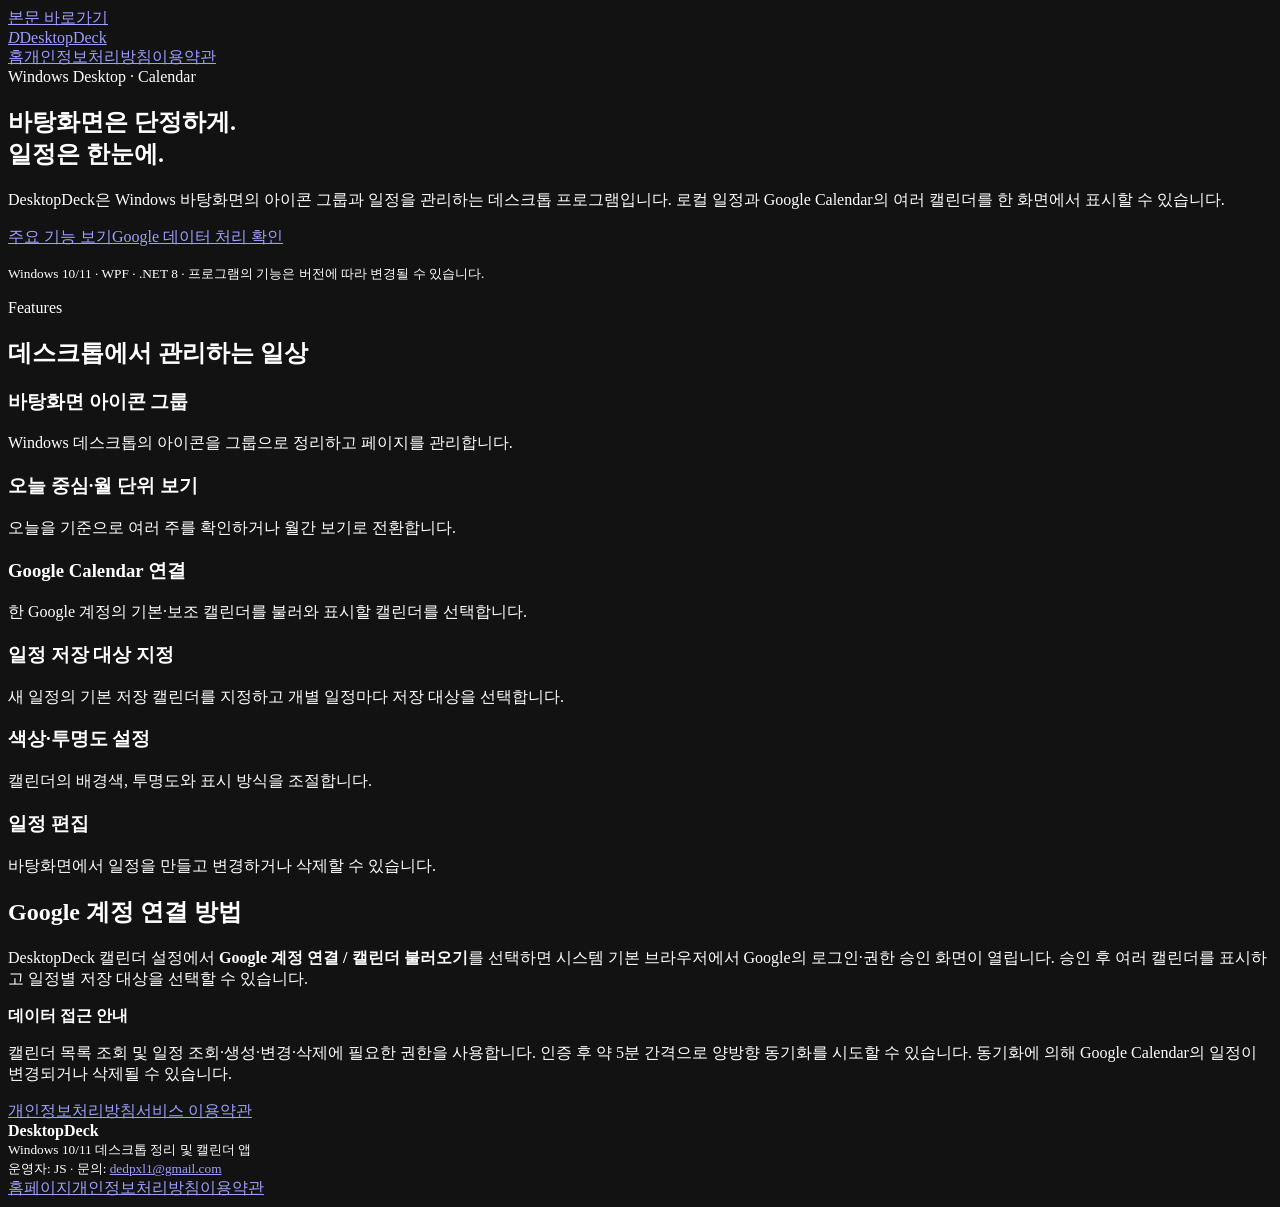
==== index.html @ a86bfead "Publish DesktopDeck OAuth website: index.html" ====
<!doctype html><html lang="ko"><head><meta charset="utf-8"><meta name="viewport" content="width=device-width,initial-scale=1"><meta name="color-scheme" content="dark"><meta name="theme-color" content="#0a0f1b"><meta name="description" content="DesktopDeck은 Windows 10/11 바탕화면 아이콘 그룹과 캘린더, Google Calendar 동기화를 제공하는 데스크톱 앱입니다."><title>홈페이지 | DesktopDeck</title><link rel="stylesheet" href="./style.css"></head><body><a class="skip" href="#main">본문 바로가기</a><header><nav class="wrap nav" aria-label="기본 메뉴"><a class="brand" href="./index.html"><i aria-hidden="true">D</i>DesktopDeck</a><div class="navlinks"><a href="./index.html" aria-current="page">홈</a><a href="./privacy.html">개인정보처리방침</a><a href="./terms.html">이용약관</a></div></nav></header><main id="main">
<section class="hero"><div class="wrap"><div class="eyebrow">Windows Desktop · Calendar</div><h1>바탕화면은 단정하게.<br><span style="color:var(--accent)">일정은 한눈에.</span></h1><p class="lead">DesktopDeck은 Windows 바탕화면의 아이콘 그룹과 일정을 관리하는 데스크톱 프로그램입니다. 로컬 일정과 Google Calendar의 여러 캘린더를 한 화면에서 표시할 수 있습니다.</p><a class="button" href="#features">주요 기능 보기</a><a class="button secondary" href="./privacy.html">Google 데이터 처리 확인</a><p><small>Windows 10/11 · WPF · .NET 8 · 프로그램의 기능은 버전에 따라 변경될 수 있습니다.</small></p></div></section>
<section class="section" id="features"><div class="wrap"><div class="eyebrow">Features</div><h2>데스크톱에서 관리하는 일상</h2><div class="grid"><article class="panel"><h3>바탕화면 아이콘 그룹</h3><p>Windows 데스크톱의 아이콘을 그룹으로 정리하고 페이지를 관리합니다.</p></article><article class="panel"><h3>오늘 중심·월 단위 보기</h3><p>오늘을 기준으로 여러 주를 확인하거나 월간 보기로 전환합니다.</p></article><article class="panel"><h3>Google Calendar 연결</h3><p>한 Google 계정의 기본·보조 캘린더를 불러와 표시할 캘린더를 선택합니다.</p></article><article class="panel"><h3>일정 저장 대상 지정</h3><p>새 일정의 기본 저장 캘린더를 지정하고 개별 일정마다 저장 대상을 선택합니다.</p></article><article class="panel"><h3>색상·투명도 설정</h3><p>캘린더의 배경색, 투명도와 표시 방식을 조절합니다.</p></article><article class="panel"><h3>일정 편집</h3><p>바탕화면에서 일정을 만들고 변경하거나 삭제할 수 있습니다.</p></article></div></div></section>
<section class="section"><div class="wrap"><h2>Google 계정 연결 방법</h2><p>DesktopDeck 캘린더 설정에서 <strong>Google 계정 연결 / 캘린더 불러오기</strong>를 선택하면 시스템 기본 브라우저에서 Google의 로그인·권한 승인 화면이 열립니다. 승인 후 여러 캘린더를 표시하고 일정별 저장 대상을 선택할 수 있습니다.</p><div class="note"><strong>데이터 접근 안내</strong><p>캘린더 목록 조회 및 일정 조회·생성·변경·삭제에 필요한 권한을 사용합니다. 인증 후 약 5분 간격으로 양방향 동기화를 시도할 수 있습니다. 동기화에 의해 Google Calendar의 일정이 변경되거나 삭제될 수 있습니다.</p></div><a class="button" href="./privacy.html">개인정보처리방침</a><a class="button secondary" href="./terms.html">서비스 이용약관</a></div></section></main><footer><div class="wrap foot"><div><strong>DesktopDeck</strong><div><small>Windows 10/11 데스크톱 정리 및 캘린더 앱</small></div><small>운영자: JS · 문의: <a href="mailto:dedpxl1@gmail.com">dedpxl1@gmail.com</a></small></div><div class="navlinks"><a href="./index.html">홈페이지</a><a href="./privacy.html">개인정보처리방침</a><a href="./terms.html">이용약관</a></div></div></footer></body></html>
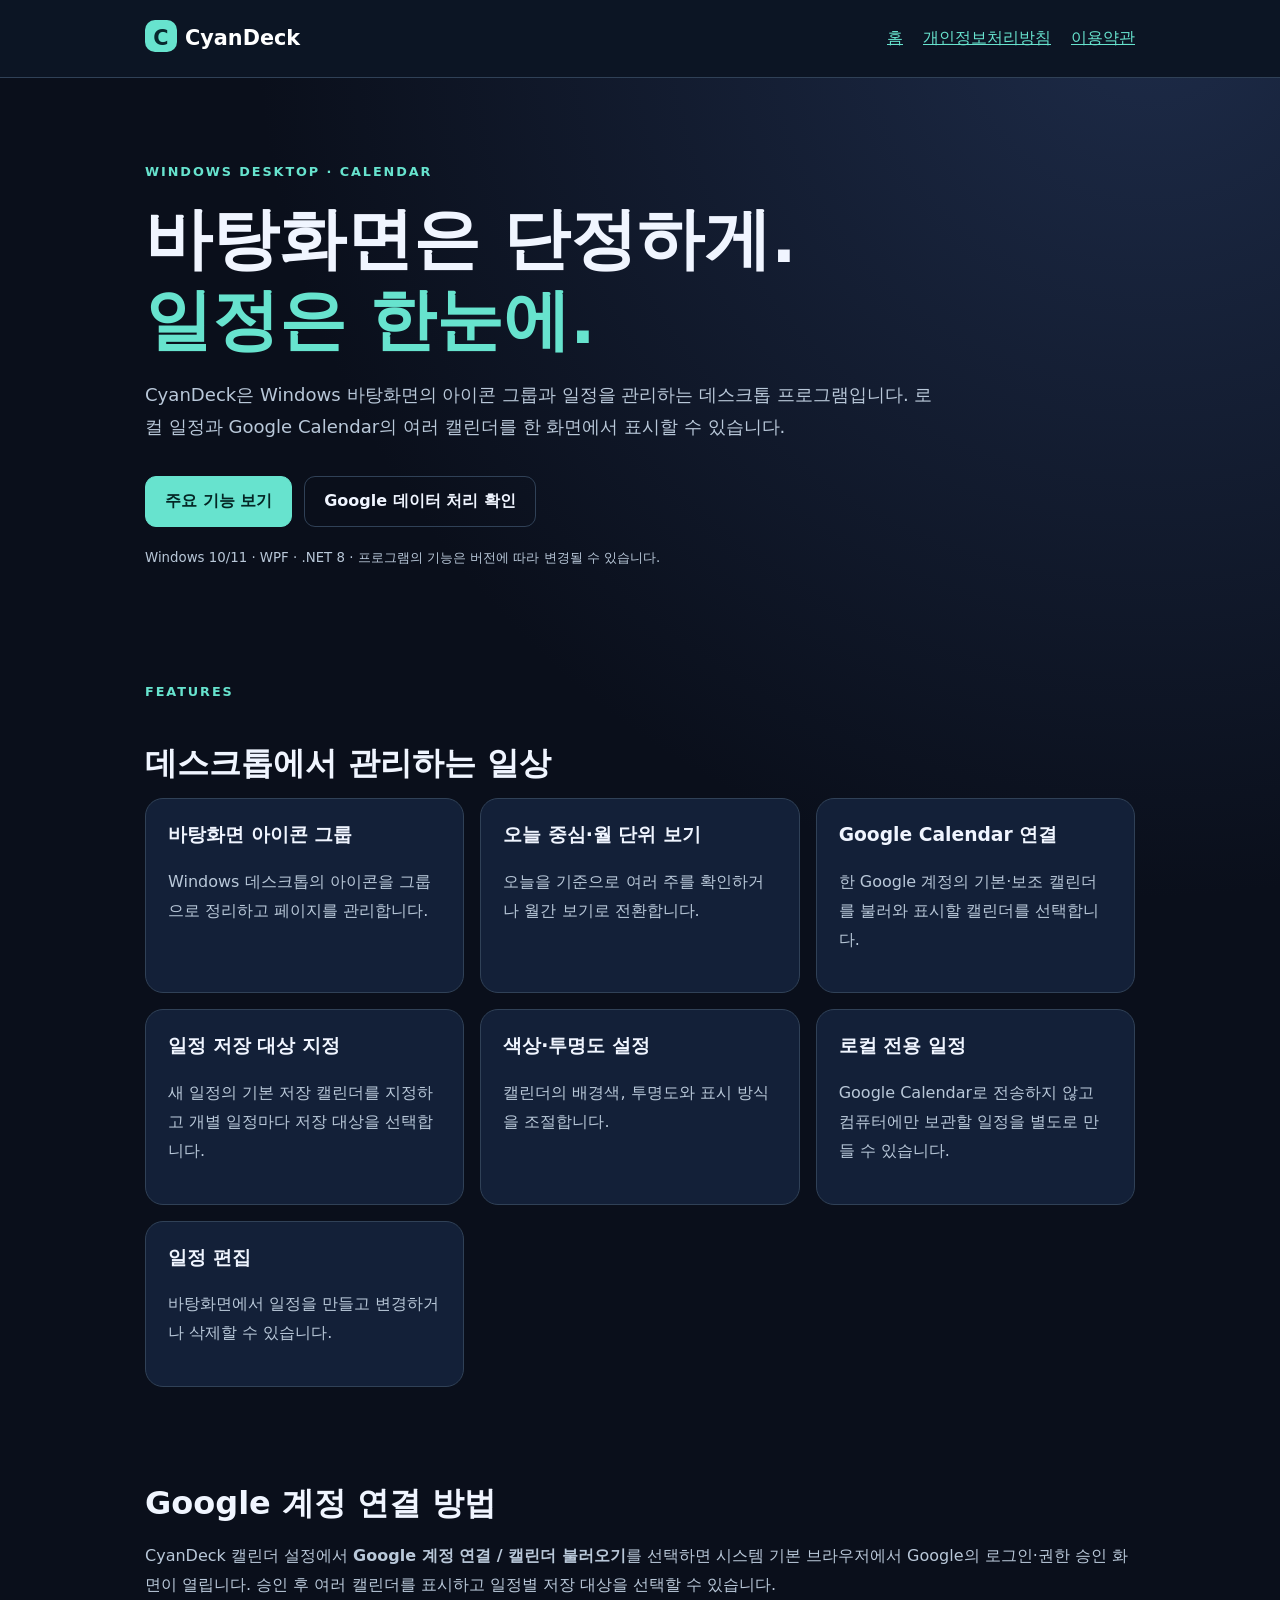
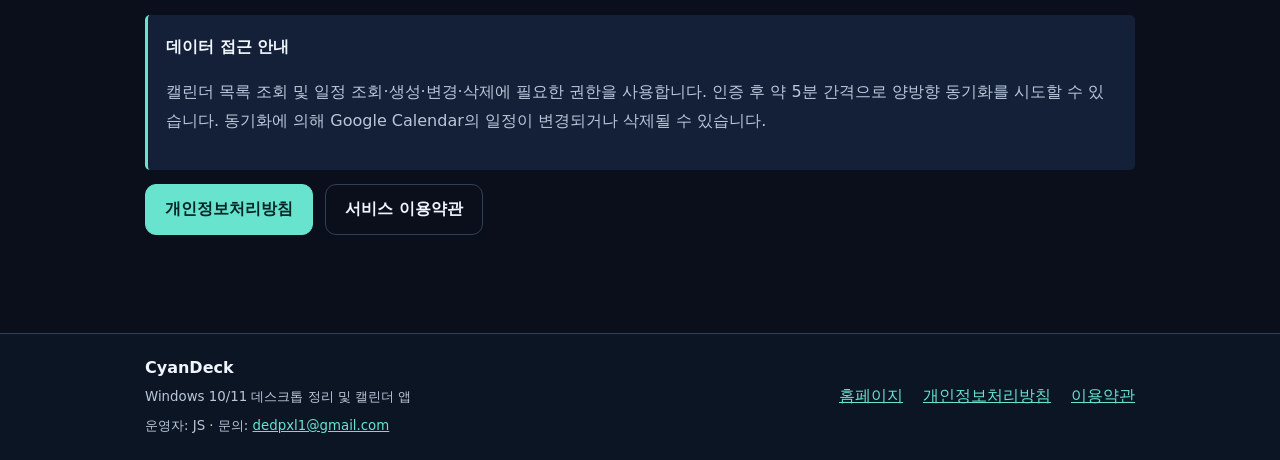
==== commit bc27a5a2: "site(cyandeck): migrate OAuth homepage and legal pages to cyandeck.duckdns.org" ====
--- a/index.html
+++ b/index.html
@@ -1,4 +1,4 @@
-<!doctype html><html lang="ko"><head><meta charset="utf-8"><meta name="viewport" content="width=device-width,initial-scale=1"><meta name="color-scheme" content="dark"><meta name="theme-color" content="#0a0f1b"><meta name="description" content="DesktopDeck은 Windows 10/11 바탕화면 아이콘 그룹과 캘린더, Google Calendar 동기화를 제공하는 데스크톱 앱입니다."><title>홈페이지 | DesktopDeck</title><link rel="stylesheet" href="./style.css"></head><body><a class="skip" href="#main">본문 바로가기</a><header><nav class="wrap nav" aria-label="기본 메뉴"><a class="brand" href="./index.html"><i aria-hidden="true">D</i>DesktopDeck</a><div class="navlinks"><a href="./index.html" aria-current="page">홈</a><a href="./privacy.html">개인정보처리방침</a><a href="./terms.html">이용약관</a></div></nav></header><main id="main">
-<section class="hero"><div class="wrap"><div class="eyebrow">Windows Desktop · Calendar</div><h1>바탕화면은 단정하게.<br><span style="color:var(--accent)">일정은 한눈에.</span></h1><p class="lead">DesktopDeck은 Windows 바탕화면의 아이콘 그룹과 일정을 관리하는 데스크톱 프로그램입니다. 로컬 일정과 Google Calendar의 여러 캘린더를 한 화면에서 표시할 수 있습니다.</p><a class="button" href="#features">주요 기능 보기</a><a class="button secondary" href="./privacy.html">Google 데이터 처리 확인</a><p><small>Windows 10/11 · WPF · .NET 8 · 프로그램의 기능은 버전에 따라 변경될 수 있습니다.</small></p></div></section>
-<section class="section" id="features"><div class="wrap"><div class="eyebrow">Features</div><h2>데스크톱에서 관리하는 일상</h2><div class="grid"><article class="panel"><h3>바탕화면 아이콘 그룹</h3><p>Windows 데스크톱의 아이콘을 그룹으로 정리하고 페이지를 관리합니다.</p></article><article class="panel"><h3>오늘 중심·월 단위 보기</h3><p>오늘을 기준으로 여러 주를 확인하거나 월간 보기로 전환합니다.</p></article><article class="panel"><h3>Google Calendar 연결</h3><p>한 Google 계정의 기본·보조 캘린더를 불러와 표시할 캘린더를 선택합니다.</p></article><article class="panel"><h3>일정 저장 대상 지정</h3><p>새 일정의 기본 저장 캘린더를 지정하고 개별 일정마다 저장 대상을 선택합니다.</p></article><article class="panel"><h3>색상·투명도 설정</h3><p>캘린더의 배경색, 투명도와 표시 방식을 조절합니다.</p></article><article class="panel"><h3>일정 편집</h3><p>바탕화면에서 일정을 만들고 변경하거나 삭제할 수 있습니다.</p></article></div></div></section>
-<section class="section"><div class="wrap"><h2>Google 계정 연결 방법</h2><p>DesktopDeck 캘린더 설정에서 <strong>Google 계정 연결 / 캘린더 불러오기</strong>를 선택하면 시스템 기본 브라우저에서 Google의 로그인·권한 승인 화면이 열립니다. 승인 후 여러 캘린더를 표시하고 일정별 저장 대상을 선택할 수 있습니다.</p><div class="note"><strong>데이터 접근 안내</strong><p>캘린더 목록 조회 및 일정 조회·생성·변경·삭제에 필요한 권한을 사용합니다. 인증 후 약 5분 간격으로 양방향 동기화를 시도할 수 있습니다. 동기화에 의해 Google Calendar의 일정이 변경되거나 삭제될 수 있습니다.</p></div><a class="button" href="./privacy.html">개인정보처리방침</a><a class="button secondary" href="./terms.html">서비스 이용약관</a></div></section></main><footer><div class="wrap foot"><div><strong>DesktopDeck</strong><div><small>Windows 10/11 데스크톱 정리 및 캘린더 앱</small></div><small>운영자: JS · 문의: <a href="mailto:dedpxl1@gmail.com">dedpxl1@gmail.com</a></small></div><div class="navlinks"><a href="./index.html">홈페이지</a><a href="./privacy.html">개인정보처리방침</a><a href="./terms.html">이용약관</a></div></div></footer></body></html>+<!doctype html><html lang="ko"><head><meta charset="utf-8"><meta name="viewport" content="width=device-width,initial-scale=1"><meta name="color-scheme" content="dark"><meta name="theme-color" content="#0a0f1b"><meta name="description" content="CyanDeck은 Windows 10/11 바탕화면 아이콘 그룹과 캘린더, Google Calendar 동기화를 제공하는 데스크톱 앱입니다."><title>홈페이지 | CyanDeck</title><link rel="canonical" href="https://cyandeck.duckdns.org/"><link rel="stylesheet" href="./style.css"></head><body><a class="skip" href="#main">본문 바로가기</a><header><nav class="wrap nav" aria-label="기본 메뉴"><a class="brand" href="./index.html"><i aria-hidden="true">C</i>CyanDeck</a><div class="navlinks"><a href="./index.html" aria-current="page">홈</a><a href="./privacy.html">개인정보처리방침</a><a href="./terms.html">이용약관</a></div></nav></header><main id="main">
+<section class="hero"><div class="wrap"><div class="eyebrow">Windows Desktop · Calendar</div><h1>바탕화면은 단정하게.<br><span style="color:var(--accent)">일정은 한눈에.</span></h1><p class="lead">CyanDeck은 Windows 바탕화면의 아이콘 그룹과 일정을 관리하는 데스크톱 프로그램입니다. 로컬 일정과 Google Calendar의 여러 캘린더를 한 화면에서 표시할 수 있습니다.</p><a class="button" href="#features">주요 기능 보기</a><a class="button secondary" href="./privacy.html">Google 데이터 처리 확인</a><p><small>Windows 10/11 · WPF · .NET 8 · 프로그램의 기능은 버전에 따라 변경될 수 있습니다.</small></p></div></section>
+<section class="section" id="features"><div class="wrap"><div class="eyebrow">Features</div><h2>데스크톱에서 관리하는 일상</h2><div class="grid"><article class="panel"><h3>바탕화면 아이콘 그룹</h3><p>Windows 데스크톱의 아이콘을 그룹으로 정리하고 페이지를 관리합니다.</p></article><article class="panel"><h3>오늘 중심·월 단위 보기</h3><p>오늘을 기준으로 여러 주를 확인하거나 월간 보기로 전환합니다.</p></article><article class="panel"><h3>Google Calendar 연결</h3><p>한 Google 계정의 기본·보조 캘린더를 불러와 표시할 캘린더를 선택합니다.</p></article><article class="panel"><h3>일정 저장 대상 지정</h3><p>새 일정의 기본 저장 캘린더를 지정하고 개별 일정마다 저장 대상을 선택합니다.</p></article><article class="panel"><h3>색상·투명도 설정</h3><p>캘린더의 배경색, 투명도와 표시 방식을 조절합니다.</p></article><article class="panel"><h3>로컬 전용 일정</h3><p>Google Calendar로 전송하지 않고 컴퓨터에만 보관할 일정을 별도로 만들 수 있습니다.</p></article><article class="panel"><h3>일정 편집</h3><p>바탕화면에서 일정을 만들고 변경하거나 삭제할 수 있습니다.</p></article></div></div></section>
+<section class="section"><div class="wrap"><h2>Google 계정 연결 방법</h2><p>CyanDeck 캘린더 설정에서 <strong>Google 계정 연결 / 캘린더 불러오기</strong>를 선택하면 시스템 기본 브라우저에서 Google의 로그인·권한 승인 화면이 열립니다. 승인 후 여러 캘린더를 표시하고 일정별 저장 대상을 선택할 수 있습니다.</p><div class="note"><strong>데이터 접근 안내</strong><p>캘린더 목록 조회 및 일정 조회·생성·변경·삭제에 필요한 권한을 사용합니다. 인증 후 약 5분 간격으로 양방향 동기화를 시도할 수 있습니다. 동기화에 의해 Google Calendar의 일정이 변경되거나 삭제될 수 있습니다.</p></div><a class="button" href="./privacy.html">개인정보처리방침</a><a class="button secondary" href="./terms.html">서비스 이용약관</a></div></section></main><footer><div class="wrap foot"><div><strong>CyanDeck</strong><div><small>Windows 10/11 데스크톱 정리 및 캘린더 앱</small></div><small>운영자: JS · 문의: <a href="mailto:dedpxl1@gmail.com">dedpxl1@gmail.com</a></small></div><div class="navlinks"><a href="./index.html">홈페이지</a><a href="./privacy.html">개인정보처리방침</a><a href="./terms.html">이용약관</a></div></div></footer></body></html>
--- a/style.css
+++ b/style.css
@@ -0,0 +1,7 @@
+:root{color-scheme:dark;--bg:#0a0f1b;--fg:#f0f5ff;--muted:#b9c8d9;--line:#304157;--accent:#67e3ce;--panel:#132038}
+*{box-sizing:border-box}html{scroll-behavior:smooth}body{margin:0;background:radial-gradient(circle at 90% 0%,#1d2b48,transparent 38%),var(--bg);color:var(--fg);font:16px/1.8 system-ui,-apple-system,"Segoe UI",sans-serif}
+a{color:var(--accent)}a:focus-visible{outline:3px solid var(--accent);outline-offset:3px}header,footer{background:#0c1524;border-color:var(--line)}header{border-bottom:1px solid var(--line)}footer{border-top:1px solid var(--line);margin-top:70px}
+.wrap{max-width:1040px;margin:auto;padding:0 25px}.nav,.foot{display:flex;gap:24px;justify-content:space-between;align-items:center;flex-wrap:wrap;padding-top:20px;padding-bottom:20px}.navlinks{display:flex;gap:20px;flex-wrap:wrap}.brand{font-size:1.3rem;font-weight:800;color:#fff;text-decoration:none}.brand i{display:inline-grid;place-items:center;width:32px;height:32px;border-radius:10px;margin-right:8px;background:var(--accent);color:#08282e;font-style:normal}
+main{min-height:65vh}.hero{padding:82px 0 65px}.eyebrow{letter-spacing:.15em;text-transform:uppercase;color:var(--accent);font-size:.8rem;font-weight:700}h1{font-size:clamp(2.3rem,5.2vw,4.5rem);line-height:1.21;margin:16px 0}h2{font-size:clamp(1.4rem,3vw,2rem);line-height:1.4;margin:38px 0 12px}h3{line-height:1.5}p,li{color:var(--muted)}.lead{font-size:1.13rem;max-width:790px}.button{display:inline-block;margin:14px 12px 0 0;border:1px solid var(--accent);border-radius:11px;background:var(--accent);color:#042625;padding:10px 19px;font-weight:700;text-decoration:none}.button.secondary{color:var(--fg);background:transparent;border-color:var(--line)}
+.section{padding:28px 0}.grid{display:grid;grid-template-columns:repeat(3,minmax(0,1fr));gap:16px}.panel{background:var(--panel);border:1px solid var(--line);border-radius:18px;padding:22px}.panel h3{margin-top:0}.doc{max-width:850px;margin:45px auto 0;padding:0 25px}.doc h1{font-size:2.65rem}.doc section{margin:35px 0}.note{padding:18px;border-left:3px solid var(--accent);background:var(--panel);border-radius:5px}code{color:#d4c9ff;overflow-wrap:anywhere}table{width:100%;border-collapse:collapse}td,th{padding:12px;text-align:left;border:1px solid var(--line);vertical-align:top}small{color:var(--muted)}.skip{position:absolute;left:-9999px}.skip:focus{left:12px;top:10px;padding:8px;background:white;color:black;z-index:9}
+@media(max-width:780px){.grid{grid-template-columns:1fr}.hero{padding:50px 0}.nav{gap:12px}.doc h1{font-size:2rem}}
